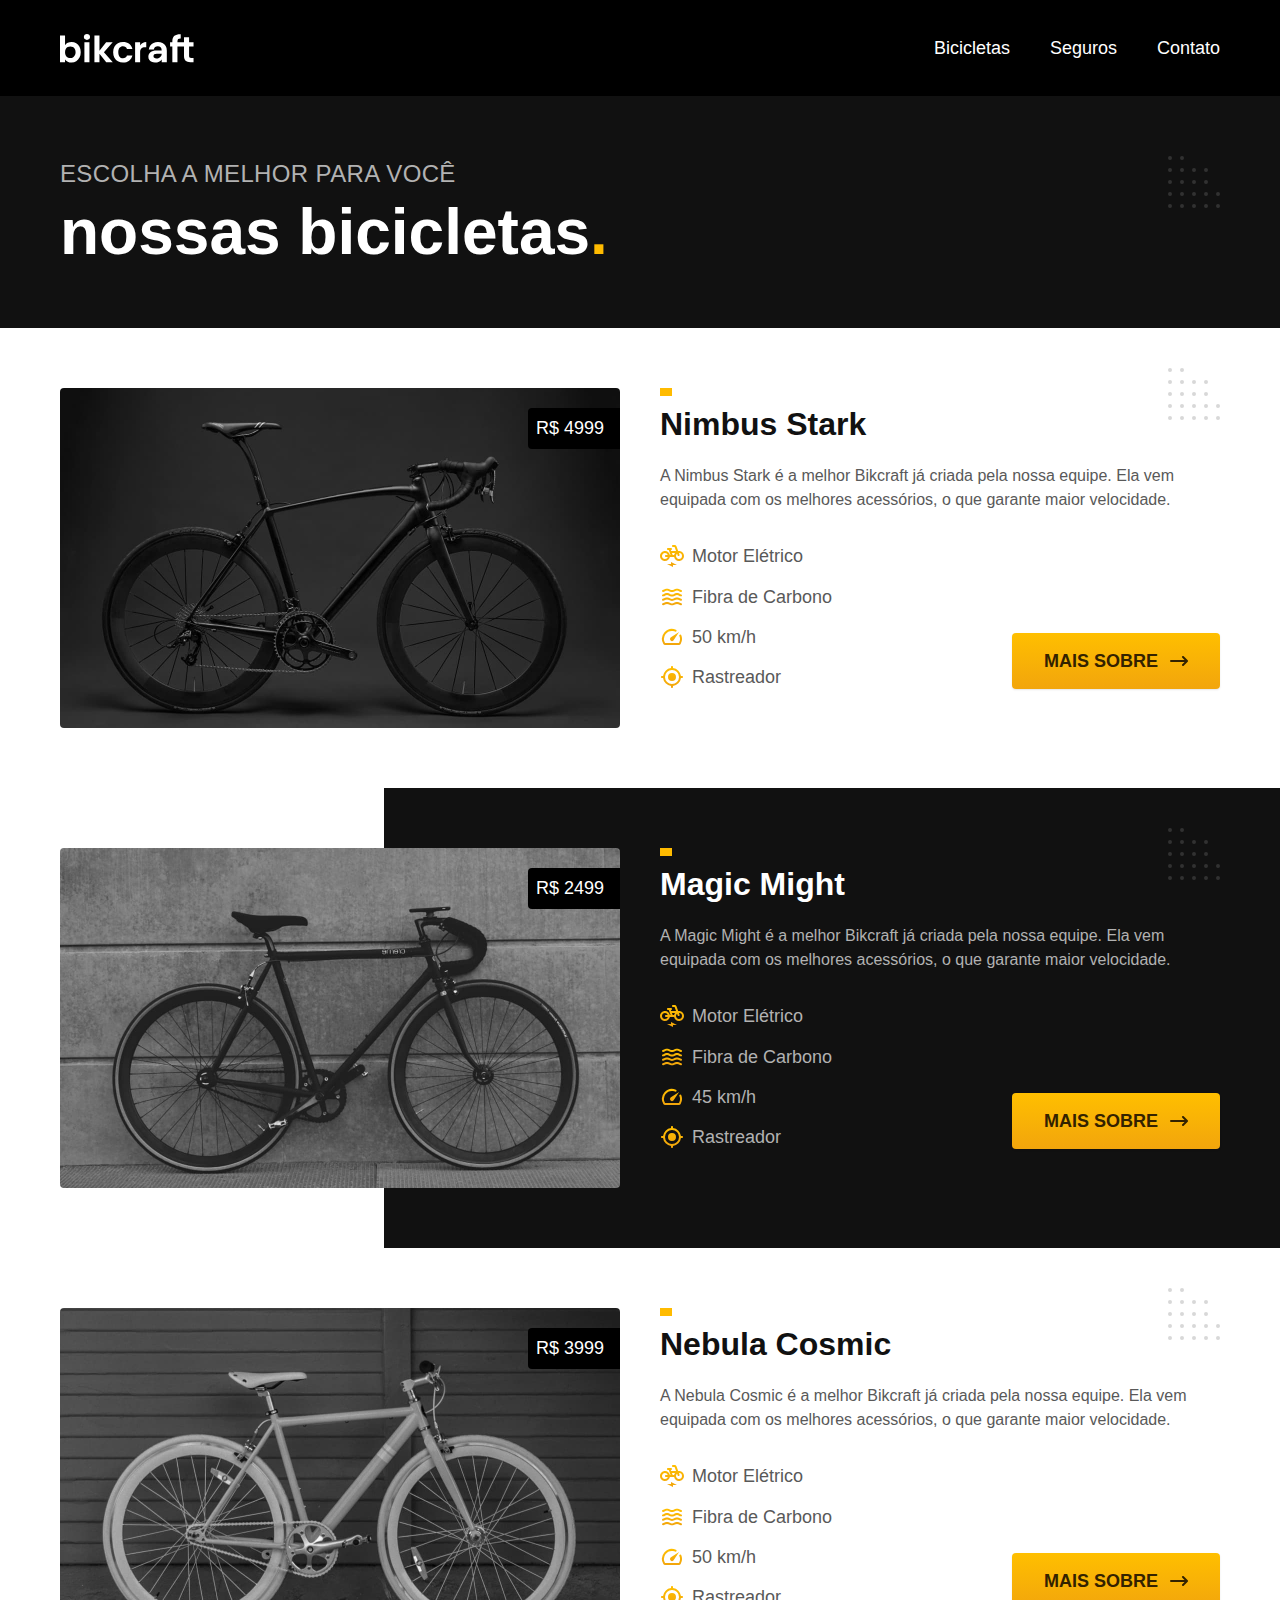
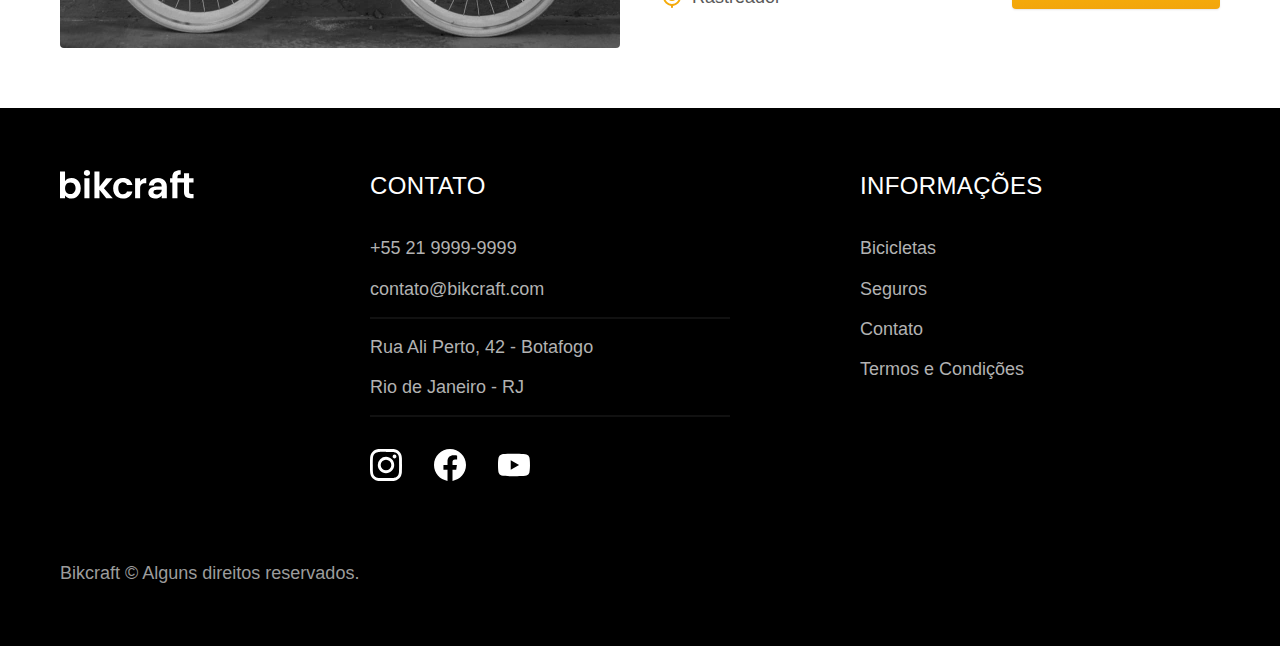
==== bicicletas.html @ 1fbd0f73 "adicionado projeto" ====
<!DOCTYPE html>
<html lang="pt-br">

<head>
  <meta charset="UTF-8">
  <meta name="viewport" content="width=device-width, initial-scale=1.0">

  <title>Bicicletas | Bikcraft</title>
  <meta name="description" content="Bicicletas">

  <link rel="preload" href="./css/style.css" as="style">
  <link rel="stylesheet" href="./css/style.css">
</head>

<body id="bicicletas">
  <header class="header-bg">
    <div class="header container">
      <a href="./">
        <img src="./img/bikcraft.svg" alt="Bikcraft">
      </a>

      <nav aria-label="primaria">
        <ul class="header-menu font-1-m cor-0">
          <li><a href="./bicicletas.html">Bicicletas</a></li>
          <li><a href="./seguros.html">Seguros</a></li>
          <li><a href="./contato.html">Contato</a></li>
        </ul>
      </nav>
    </div>
  </header>

  <main>
    <div class="titulo-bg">
      <div class="titulo container">
        <p class="font-2-l-b cor-5">Escolha a melhor para você</p>
        <h1 class="font-1-xxl cor-0">nossas bicicletas<span class="cor-p1">.</span></h1>
      </div>
    </div>

    <div class="bicicletas container">
      <div class="bicicletas-imagem">
        <img src="./img/bicicletas/nimbus.jpg" alt="Bicicleta preta">
        <span class="font-2-m cor-0">R$ 4999</span>
      </div>
      <div class="bicicletas-conteudo">
        <h2 class="font-1-xl">Nimbus Stark</h2>
        <p class="font-2-s cor-8">A Nimbus Stark é a melhor Bikcraft já criada pela nossa equipe. Ela vem equipada com os melhores acessórios, o que garante maior velocidade.</p>
        <ul class="font-1-m cor-8">
          <li>
            <img src="./img/icones/eletrica.svg" alt="">
            Motor Elétrico
          </li>
          <li>
            <img src="./img/icones/carbono.svg" alt="">
            Fibra de Carbono
          </li>
          <li>
            <img src="./img/icones/velocidade.svg" alt="">
            50 km/h
          </li>
          <li>
            <img src="./img/icones/rastreador.svg" alt="">
            Rastreador
          </li>
        </ul>
        <a class="botao seta" href="./bicicletas/nimbus.html">Mais Sobre</a>
      </div>
    </div>

    <div class="bicicletas-bg">
      <div class="bicicletas container">
        <div class="bicicletas-imagem">
          <img src="./img/bicicletas/magic.jpg" alt="Bicicleta preta">
          <span class="font-2-m cor-0">R$ 2499</span>
        </div>
        <div class="bicicletas-conteudo">
          <h2 class="font-1-xl cor-0">Magic Might</h2>
          <p class="font-2-s cor-5">A Magic Might é a melhor Bikcraft já criada pela nossa equipe. Ela vem equipada com os melhores acessórios, o que garante maior velocidade.</p>
          <ul class="font-1-m cor-5">
            <li>
              <img src="./img/icones/eletrica.svg" alt="">
              Motor Elétrico
            </li>
            <li>
              <img src="./img/icones/carbono.svg" alt="">
              Fibra de Carbono
            </li>
            <li>
              <img src="./img/icones/velocidade.svg" alt="">
              45 km/h
            </li>
            <li>
              <img src="./img/icones/rastreador.svg" alt="">
              Rastreador
            </li>
          </ul>
          <a class="botao seta" href="./bicicletas/magic.html">Mais Sobre</a>
        </div>
      </div>
    </div>

    <div class="bicicletas container">
      <div class="bicicletas-imagem">
        <img src="./img/bicicletas/nebula.jpg" alt="Bicicleta preta">
        <span class="font-2-m cor-0">R$ 3999</span>
      </div>
      <div class="bicicletas-conteudo">
        <h2 class="font-1-xl">Nebula Cosmic</h2>
        <p class="font-2-s cor-8">A Nebula Cosmic é a melhor Bikcraft já criada pela nossa equipe. Ela vem equipada com os melhores acessórios, o que garante maior velocidade.</p>
        <ul class="font-1-m cor-8">
          <li>
            <img src="./img/icones/eletrica.svg" alt="">
            Motor Elétrico
          </li>
          <li>
            <img src="./img/icones/carbono.svg" alt="">
            Fibra de Carbono
          </li>
          <li>
            <img src="./img/icones/velocidade.svg" alt="">
            50 km/h
          </li>
          <li>
            <img src="./img/icones/rastreador.svg" alt="">
            Rastreador
          </li>
        </ul>
        <a class="botao seta" href="./bicicletas/nebula.html">Mais Sobre</a>
      </div>
    </div>

  </main>

  <footer class="footer-bg">
    <div class="footer container">
      <img src="./img/bikcraft.svg" alt="Bikcraft">
      <div class="footer-contato">
        <h3 class="font-2-l-b cor-0">Contato</h3>
        <ul class="font-2-m cor-5">
          <li><a href="tel:+552199999999">+55 21 9999-9999</a></li>
          <li><a href="mailto:contato@bikcraft.com">contato@bikcraft.com</a></li>
          <li>Rua Ali Perto, 42 - Botafogo</li>
          <li>Rio de Janeiro - RJ</li>
        </ul>
        <div class="footer-redes">
          <a href="./">
            <img src="./img/redes/instagram.svg" alt="Instagram">
          </a>
          <a href="./">
            <img src="./img/redes/facebook.svg" alt="Facebook">
          </a>
          <a href="./">
            <img src="./img/redes/youtube.svg" alt="Youtube">
          </a>
        </div>
      </div>
      <div class="footer-informacoes">
        <h3 class="font-2-l-b cor-0">Informações</h3>
        <nav>
          <ul class="font-1-m cor-5">
            <li><a href="./bicicletas.html">Bicicletas</a></li>
            <li><a href="./seguros.html">Seguros</a></li>
            <li><a href="./contato.html">Contato</a></li>
            <li><a href="./termos.html">Termos e Condições</a></li>
          </ul>
        </nav>
      </div>
      <p class="footer-copy font-2-m cor-6">Bikcraft © Alguns direitos reservados.</p>
    </div>
  </footer>
</body>

</html>
---- css/style.css ----
@import "./global/global.css";
@import "./utilidades/tipografia.css";
@import "./utilidades/cores.css";

@import "./global/header.css";
@import "./global/footer.css";

/* Utilidades */
@import "./utilidades/componentes.css";
@import "./utilidades/formulario.css";

/* Home */
@import "./home/introducao.css";
@import "./home/tecnologia.css";
@import "./home/parceiros.css";
@import "./home/depoimento.css";

/* Bicicletas */
@import "./bicicletas/bicicletas-lista.css";
@import "./bicicletas/bicicletas.css";

/* Bicicleta */
@import "./bicicleta/bicicleta.css";
@import "./bicicleta/seguro.css";

/* Seguros */
@import "./seguros/seguros.css";
@import "./seguros/vantagens.css";
@import "./seguros/perguntas.css";

/* Contato */
@import "./contato/contato.css";
@import "./contato/lojas.css";

/* Contato */
@import "./orcamento/orcamento.css";

/* Termos */
@import "./termos/termos.css";
---- css/style.css ----
@import "./global/global.css";
@import "./utilidades/tipografia.css";
@import "./utilidades/cores.css";

@import "./global/header.css";
@import "./global/footer.css";

/* Utilidades */
@import "./utilidades/componentes.css";
@import "./utilidades/formulario.css";

/* Home */
@import "./home/introducao.css";
@import "./home/tecnologia.css";
@import "./home/parceiros.css";
@import "./home/depoimento.css";

/* Bicicletas */
@import "./bicicletas/bicicletas-lista.css";
@import "./bicicletas/bicicletas.css";

/* Bicicleta */
@import "./bicicleta/bicicleta.css";
@import "./bicicleta/seguro.css";

/* Seguros */
@import "./seguros/seguros.css";
@import "./seguros/vantagens.css";
@import "./seguros/perguntas.css";

/* Contato */
@import "./contato/contato.css";
@import "./contato/lojas.css";

/* Contato */
@import "./orcamento/orcamento.css";

/* Termos */
@import "./termos/termos.css";
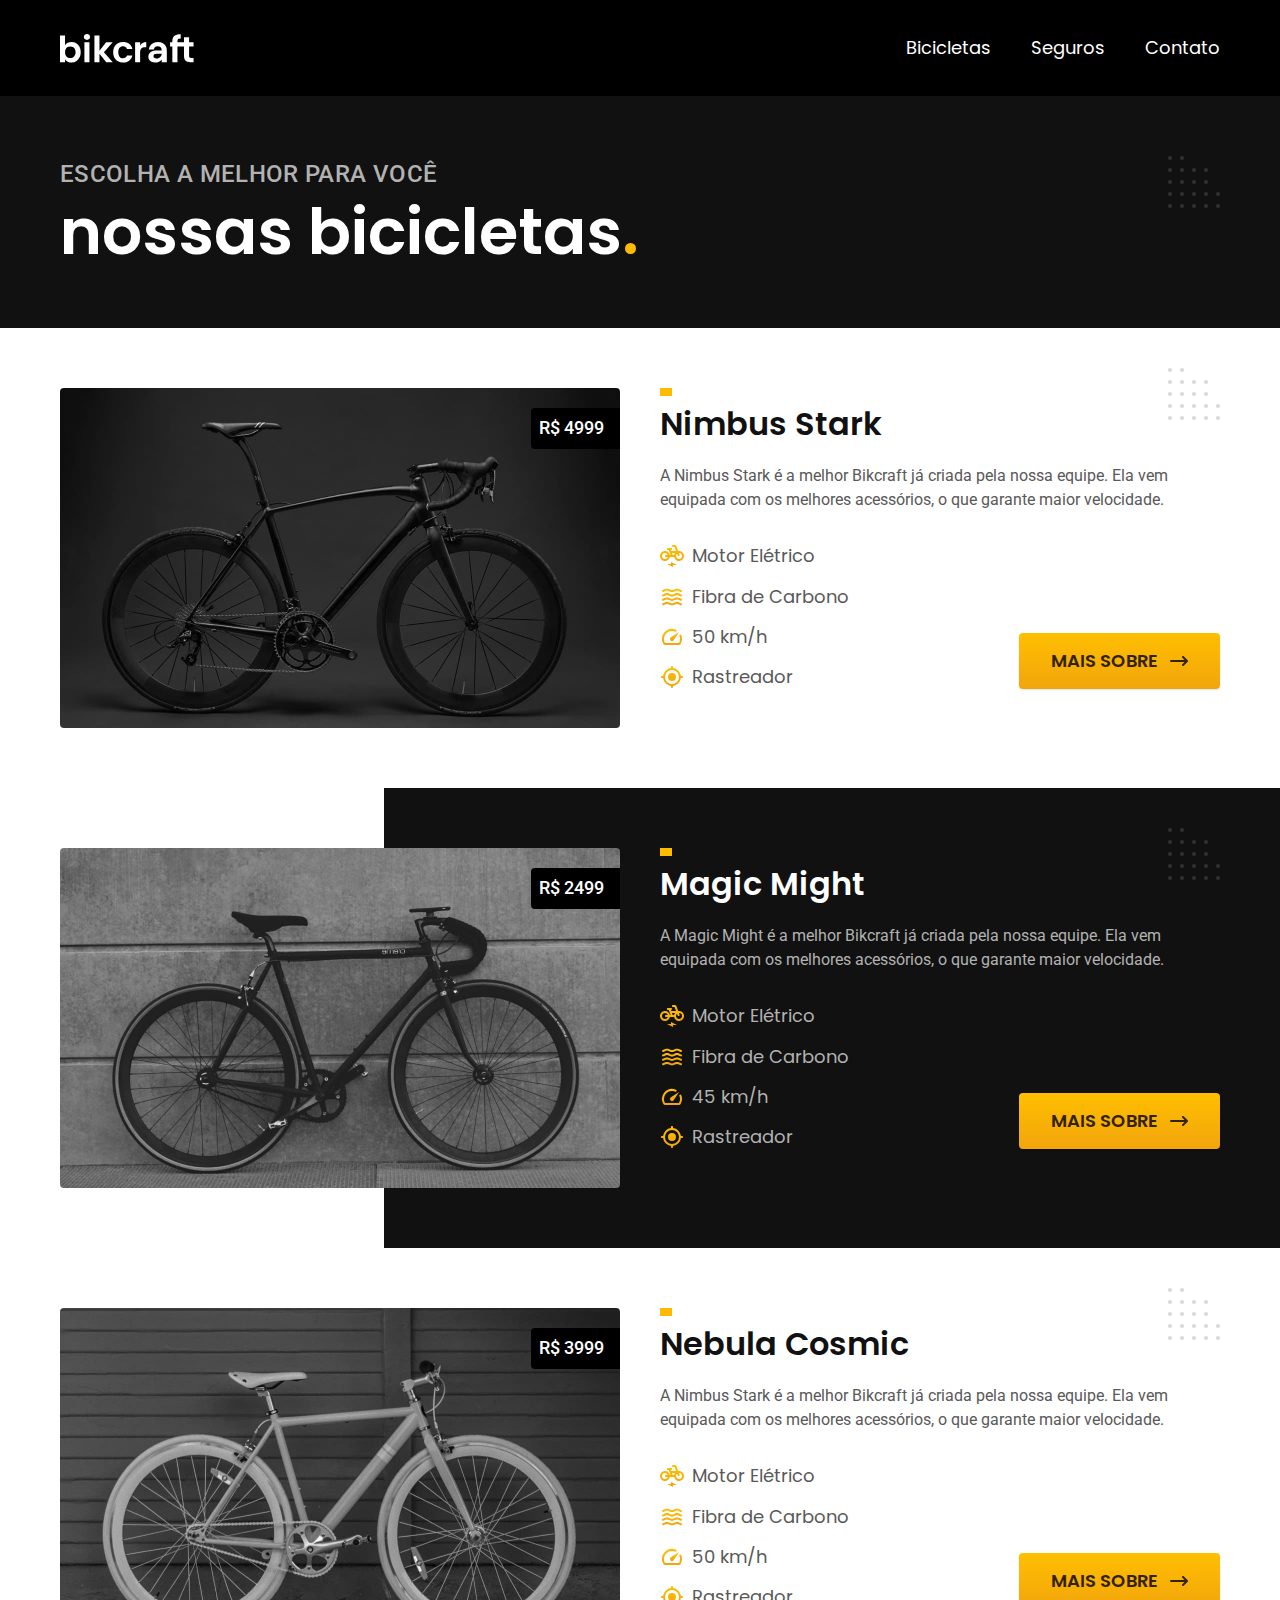
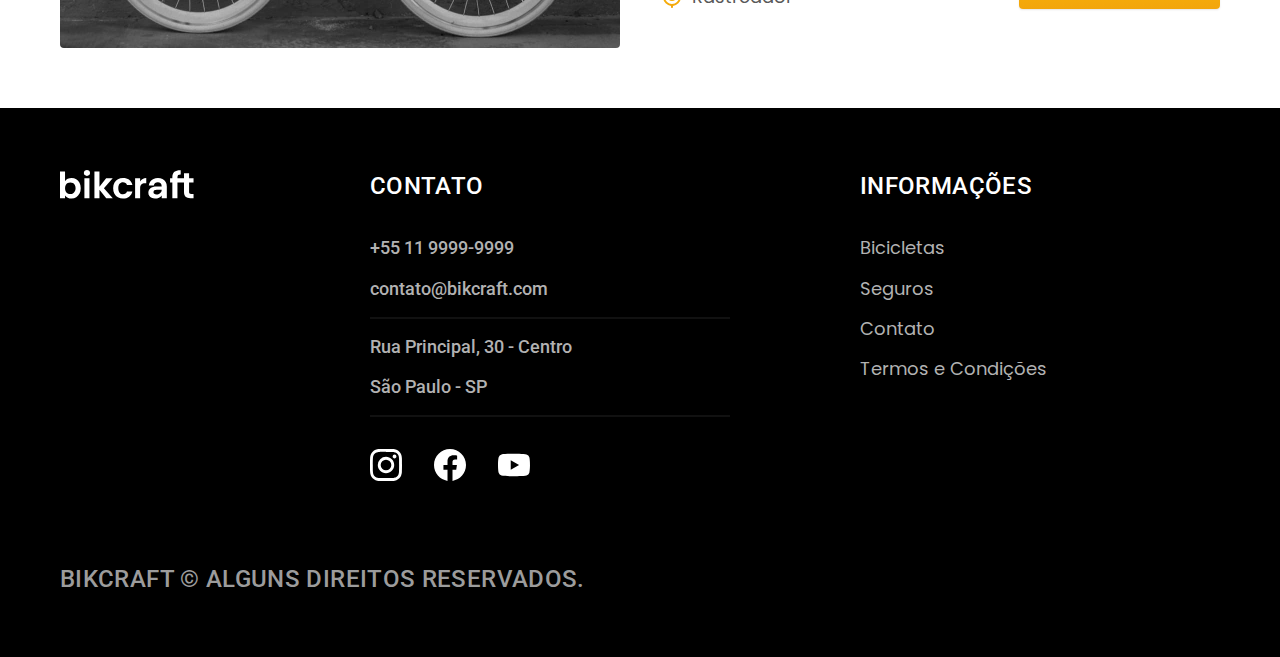
==== commit 881c96af: "adicionado comentarios no projeto" ====
--- a/bicicletas.html
+++ b/bicicletas.html
@@ -4,7 +4,9 @@
 <head>
   <meta charset="UTF-8">
   <meta name="viewport" content="width=device-width, initial-scale=1.0">
-
+  <link rel="preconnect" href="https://fonts.googleapis.com">
+  <link rel="preconnect" href="https://fonts.gstatic.com" crossorigin>
+  <link href="https://fonts.googleapis.com/css2?family=Merriweather:ital,wght@1,900&family=Poppins:wght@400;600&family=Roboto:wght@400;500&display=swap" rel="stylesheet">
   <title>Bicicletas | Bikcraft</title>
   <meta name="description" content="Bicicletas">
 
@@ -31,11 +33,12 @@
 
   <main>
     <div class="titulo-bg">
-      <div class="titulo container">
-        <p class="font-2-l-b cor-5">Escolha a melhor para você</p>
-        <h1 class="font-1-xxl cor-0">nossas bicicletas<span class="cor-p1">.</span></h1>
-      </div>
+        <div class="titulo container">
+            <p class="font-2-l-b cor-5">Escolha a melhor para você</p>
+            <h1 class="font-1-xxl cor-0">nossas bicicletas<span class="cor-p1">.</span></h1>
+        </div>
     </div>
+
 
     <div class="bicicletas container">
       <div class="bicicletas-imagem">
@@ -66,6 +69,7 @@
         <a class="botao seta" href="./bicicletas/nimbus.html">Mais Sobre</a>
       </div>
     </div>
+
 
     <div class="bicicletas-bg">
       <div class="bicicletas container">
@@ -99,6 +103,7 @@
       </div>
     </div>
 
+
     <div class="bicicletas container">
       <div class="bicicletas-imagem">
         <img src="./img/bicicletas/nebula.jpg" alt="Bicicleta preta">
@@ -106,7 +111,7 @@
       </div>
       <div class="bicicletas-conteudo">
         <h2 class="font-1-xl">Nebula Cosmic</h2>
-        <p class="font-2-s cor-8">A Nebula Cosmic é a melhor Bikcraft já criada pela nossa equipe. Ela vem equipada com os melhores acessórios, o que garante maior velocidade.</p>
+        <p class="font-2-s cor-8">A Nimbus Stark é a melhor Bikcraft já criada pela nossa equipe. Ela vem equipada com os melhores acessórios, o que garante maior velocidade.</p>
         <ul class="font-1-m cor-8">
           <li>
             <img src="./img/icones/eletrica.svg" alt="">
@@ -129,6 +134,7 @@
       </div>
     </div>
 
+
   </main>
 
   <footer class="footer-bg">
@@ -137,14 +143,14 @@
       <div class="footer-contato">
         <h3 class="font-2-l-b cor-0">Contato</h3>
         <ul class="font-2-m cor-5">
-          <li><a href="tel:+552199999999">+55 21 9999-9999</a></li>
+          <li><a href="tel:+551199999999">+55 11 9999-9999</a></li>
           <li><a href="mailto:contato@bikcraft.com">contato@bikcraft.com</a></li>
-          <li>Rua Ali Perto, 42 - Botafogo</li>
-          <li>Rio de Janeiro - RJ</li>
+          <li>Rua Principal, 30 - Centro</li>
+          <li>São Paulo - SP</li>
         </ul>
         <div class="footer-redes">
           <a href="./">
-            <img src="./img/redes/instagram.svg" alt="Instagram">
+            <img src="./img/redes/instagram.svg" alt="instagram">
           </a>
           <a href="./">
             <img src="./img/redes/facebook.svg" alt="Facebook">
@@ -165,7 +171,7 @@
           </ul>
         </nav>
       </div>
-      <p class="footer-copy font-2-m cor-6">Bikcraft © Alguns direitos reservados.</p>
+      <p class="footer-copy font-2-l-b cor-6">Bikcraft © Alguns direitos reservados.</p>
     </div>
   </footer>
 </body>
--- a/css/style.css
+++ b/css/style.css
@@ -32,8 +32,8 @@
 @import "./contato/contato.css";
 @import "./contato/lojas.css";
 
-/* Contato */
+/* Orçamento */
 @import "./orcamento/orcamento.css";
 
 /* Termos */
-@import "./termos/termos.css";
+@import "./termos/termos.css";--- a/css/style.css
+++ b/css/style.css
@@ -32,8 +32,8 @@
 @import "./contato/contato.css";
 @import "./contato/lojas.css";
 
-/* Contato */
+/* Orçamento */
 @import "./orcamento/orcamento.css";
 
 /* Termos */
-@import "./termos/termos.css";
+@import "./termos/termos.css";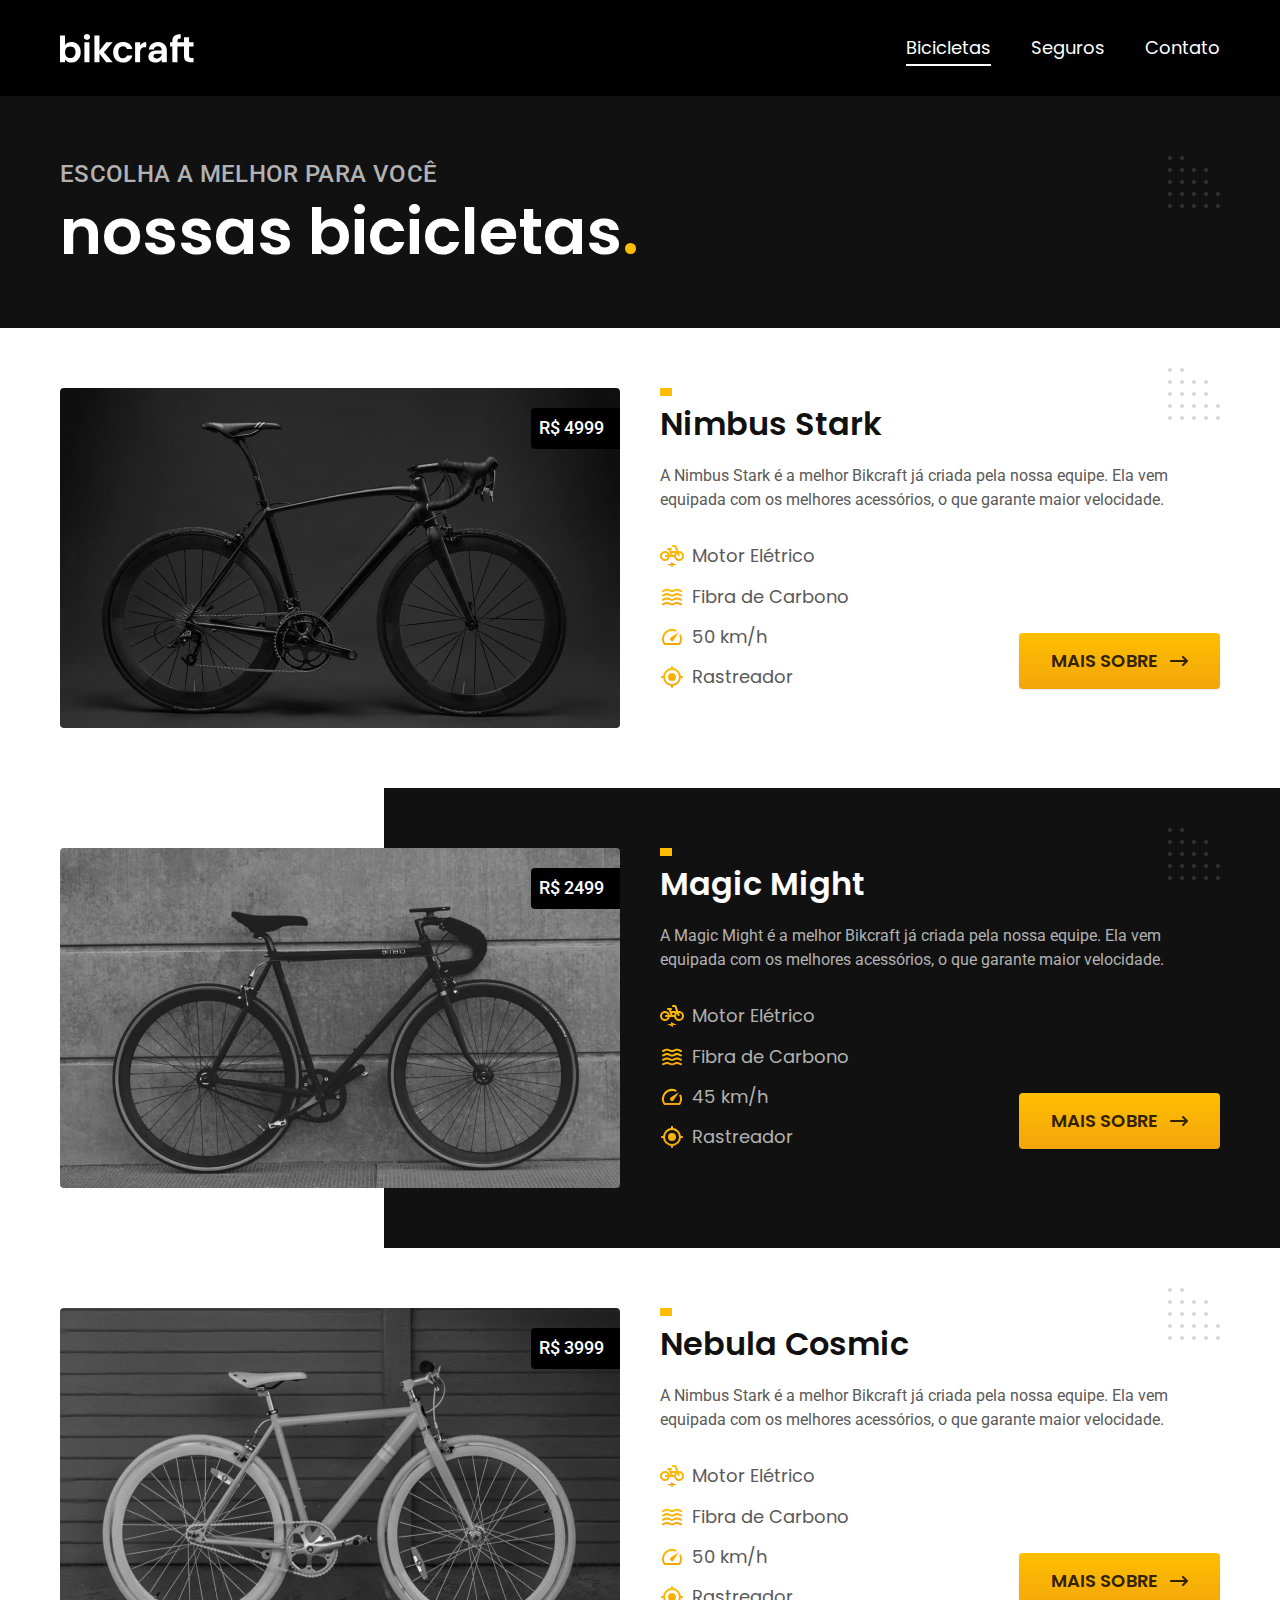
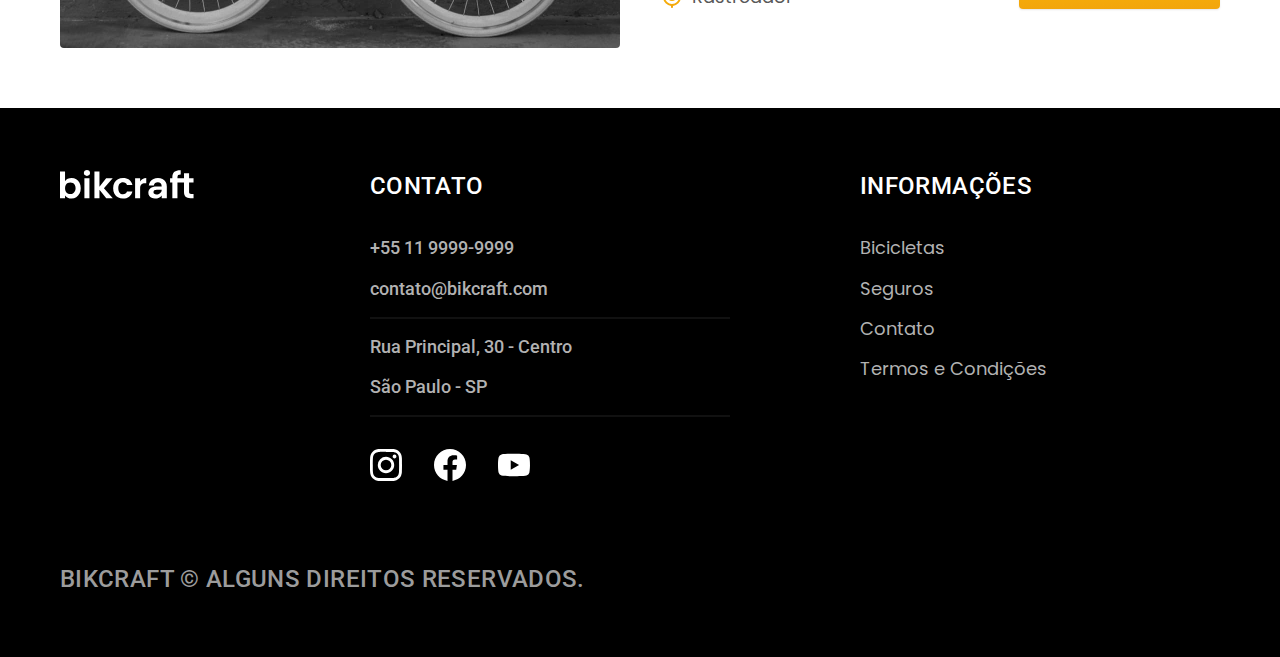
==== commit 854ebb97: "adicionado stilo page sem js" ====
--- a/bicicletas.html
+++ b/bicicletas.html
@@ -12,6 +12,10 @@
 
   <link rel="preload" href="./css/style.css" as="style">
   <link rel="stylesheet" href="./css/style.css">
+  <!-- Caso o script JS não seja carregado as classes de animção serão desativadas -->
+  <script>
+    document.documentElement.classList.add("js");
+  </script>
 </head>
 
 <body id="bicicletas">
@@ -174,6 +178,7 @@
       <p class="footer-copy font-2-l-b cor-6">Bikcraft © Alguns direitos reservados.</p>
     </div>
   </footer>
+  <script src="./js/script.js"></script>
 </body>
 
 </html>--- a/css/style.css
+++ b/css/style.css
@@ -1,6 +1,7 @@
 @import "./global/global.css";
 @import "./utilidades/tipografia.css";
 @import "./utilidades/cores.css";
+@import "./utilidades/animacao.css";
 
 @import "./global/header.css";
 @import "./global/footer.css";
--- a/css/style.css
+++ b/css/style.css
@@ -1,6 +1,7 @@
 @import "./global/global.css";
 @import "./utilidades/tipografia.css";
 @import "./utilidades/cores.css";
+@import "./utilidades/animacao.css";
 
 @import "./global/header.css";
 @import "./global/footer.css";
